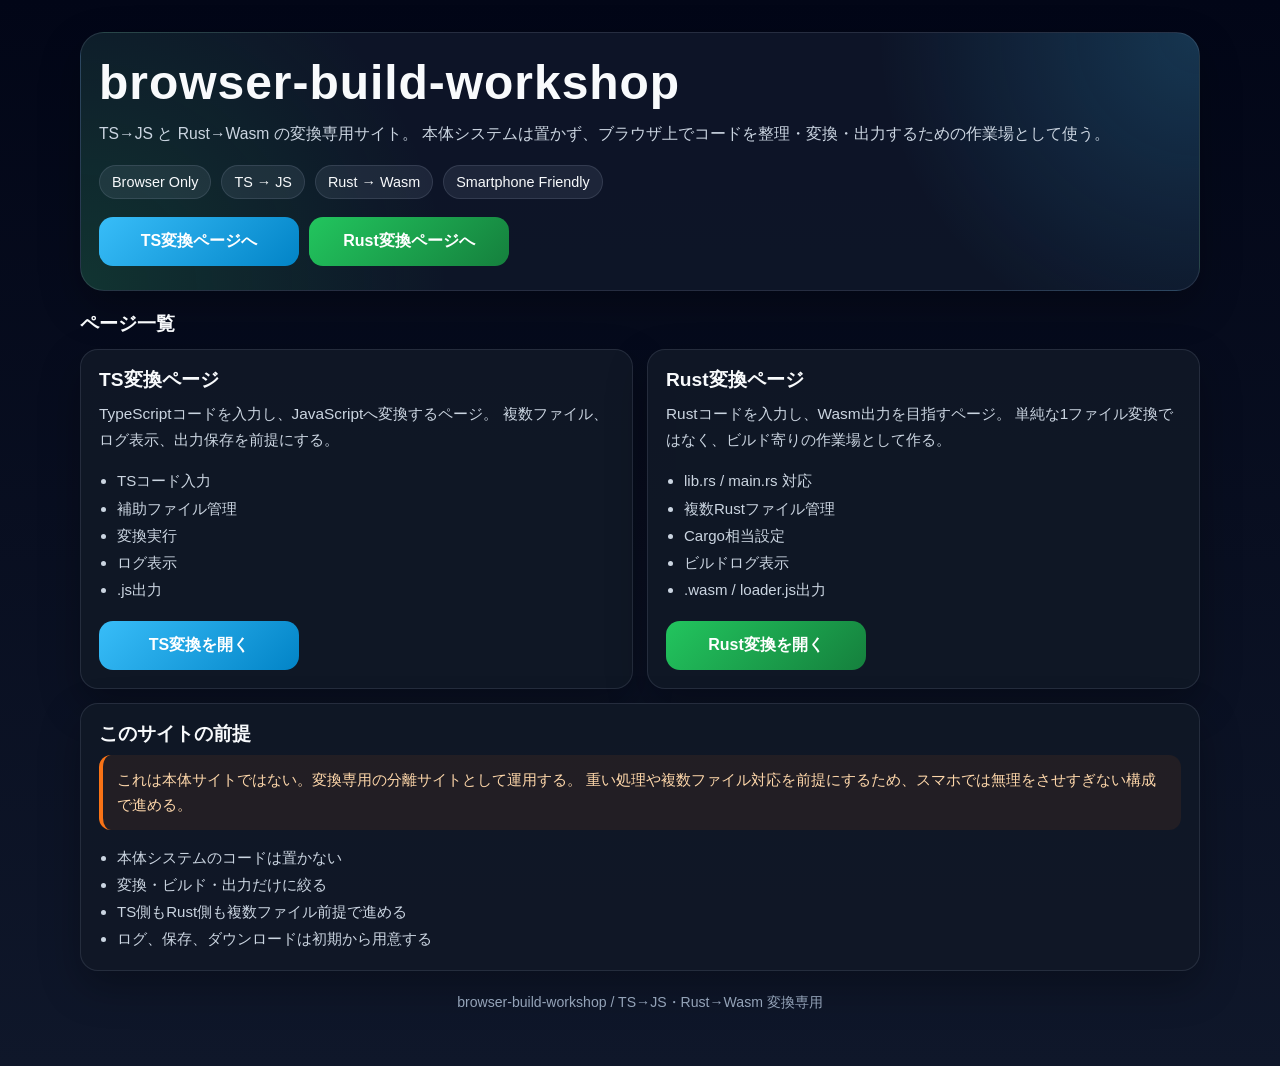
==== app/index.html @ 6943785f "Create index.html" ====
<!DOCTYPE html>
<html lang="ja">
<head>
  <meta charset="UTF-8" />
  <meta
    name="viewport"
    content="width=device-width, initial-scale=1.0, viewport-fit=cover"
  />
  <title>browser-build-workshop</title>
  <meta
    name="description"
    content="TS→JS / Rust→Wasm の変換専用サイト"
  />
  <style>
    :root {
      --bg: #0f172a;
      --panel: #111827;
      --panel-2: #1f2937;
      --text: #f8fafc;
      --muted: #cbd5e1;
      --line: #334155;
      --accent: #38bdf8;
      --accent-2: #22c55e;
      --danger: #f97316;
      --shadow: 0 16px 40px rgba(0, 0, 0, 0.28);
      --radius: 18px;
    }

    * {
      box-sizing: border-box;
    }

    html, body {
      margin: 0;
      padding: 0;
      background: linear-gradient(180deg, #020617 0%, #0f172a 100%);
      color: var(--text);
      font-family:
        -apple-system,
        BlinkMacSystemFont,
        "Segoe UI",
        Roboto,
        "Hiragino Sans",
        "Hiragino Kaku Gothic ProN",
        "Noto Sans JP",
        "Yu Gothic",
        sans-serif;
      min-height: 100%;
    }

    a {
      color: inherit;
      text-decoration: none;
    }

    .page {
      width: min(1120px, calc(100% - 24px));
      margin: 0 auto;
      padding: 24px 0 40px;
    }

    .hero {
      background:
        radial-gradient(circle at top right, rgba(56, 189, 248, 0.20), transparent 28%),
        radial-gradient(circle at bottom left, rgba(34, 197, 94, 0.18), transparent 32%),
        rgba(15, 23, 42, 0.9);
      border: 1px solid rgba(148, 163, 184, 0.18);
      border-radius: 24px;
      padding: 24px 18px;
      box-shadow: var(--shadow);
    }

    .hero h1 {
      margin: 0 0 10px;
      font-size: clamp(1.9rem, 5vw, 3rem);
      line-height: 1.1;
      letter-spacing: 0.02em;
    }

    .hero p {
      margin: 0;
      color: var(--muted);
      line-height: 1.75;
      font-size: 0.98rem;
    }

    .badge-row {
      display: flex;
      flex-wrap: wrap;
      gap: 10px;
      margin: 18px 0 0;
    }

    .badge {
      padding: 8px 12px;
      border-radius: 999px;
      background: rgba(148, 163, 184, 0.12);
      border: 1px solid rgba(148, 163, 184, 0.18);
      color: var(--text);
      font-size: 0.9rem;
      white-space: nowrap;
    }

    .section {
      margin-top: 20px;
    }

    .section-title {
      margin: 0 0 12px;
      font-size: 1.2rem;
      font-weight: 700;
    }

    .grid {
      display: grid;
      grid-template-columns: 1fr;
      gap: 14px;
    }

    .card {
      background: rgba(17, 24, 39, 0.92);
      border: 1px solid rgba(148, 163, 184, 0.16);
      border-radius: var(--radius);
      padding: 18px;
      box-shadow: var(--shadow);
    }

    .card h2 {
      margin: 0 0 8px;
      font-size: 1.2rem;
      line-height: 1.3;
    }

    .card p {
      margin: 0;
      color: var(--muted);
      line-height: 1.7;
      font-size: 0.96rem;
    }

    .card ul {
      margin: 14px 0 0;
      padding-left: 18px;
      color: var(--muted);
      line-height: 1.8;
      font-size: 0.94rem;
    }

    .action-row {
      display: flex;
      flex-direction: column;
      gap: 10px;
      margin-top: 18px;
    }

    .btn {
      width: 100%;
      border: 0;
      border-radius: 14px;
      padding: 14px 16px;
      font-size: 1rem;
      font-weight: 700;
      cursor: pointer;
      transition: transform 0.15s ease, opacity 0.15s ease, background 0.15s ease;
    }

    .btn:hover,
    .btn:focus-visible {
      transform: translateY(-1px);
      opacity: 0.96;
      outline: none;
    }

    .btn-primary {
      background: linear-gradient(135deg, var(--accent), #0284c7);
      color: white;
    }

    .btn-secondary {
      background: linear-gradient(135deg, var(--accent-2), #15803d);
      color: white;
    }

    .btn-muted {
      background: rgba(148, 163, 184, 0.12);
      color: var(--text);
      border: 1px solid rgba(148, 163, 184, 0.18);
    }

    .notice {
      border-left: 4px solid var(--danger);
      padding: 12px 14px;
      border-radius: 12px;
      background: rgba(249, 115, 22, 0.08);
      color: #fed7aa;
      line-height: 1.7;
      font-size: 0.94rem;
    }

    .footer {
      margin-top: 22px;
      color: #94a3b8;
      font-size: 0.88rem;
      text-align: center;
    }

    @media (min-width: 840px) {
      .page {
        padding-top: 32px;
      }

      .grid {
        grid-template-columns: repeat(2, minmax(0, 1fr));
      }

      .card-wide {
        grid-column: 1 / -1;
      }

      .action-row {
        flex-direction: row;
      }

      .btn {
        width: auto;
        min-width: 200px;
      }
    }
  </style>
</head>
<body>
  <main class="page">
    <section class="hero">
      <h1>browser-build-workshop</h1>
      <p>
        TS→JS と Rust→Wasm の変換専用サイト。
        本体システムは置かず、ブラウザ上でコードを整理・変換・出力するための作業場として使う。
      </p>

      <div class="badge-row">
        <span class="badge">Browser Only</span>
        <span class="badge">TS → JS</span>
        <span class="badge">Rust → Wasm</span>
        <span class="badge">Smartphone Friendly</span>
      </div>

      <div class="action-row">
        <button class="btn btn-primary" id="goTsBuild">TS変換ページへ</button>
        <button class="btn btn-secondary" id="goRustBuild">Rust変換ページへ</button>
      </div>
    </section>

    <section class="section">
      <h2 class="section-title">ページ一覧</h2>

      <div class="grid">
        <article class="card">
          <h2>TS変換ページ</h2>
          <p>
            TypeScriptコードを入力し、JavaScriptへ変換するページ。
            複数ファイル、ログ表示、出力保存を前提にする。
          </p>
          <ul>
            <li>TSコード入力</li>
            <li>補助ファイル管理</li>
            <li>変換実行</li>
            <li>ログ表示</li>
            <li>.js出力</li>
          </ul>
          <div class="action-row">
            <button class="btn btn-primary" id="goTsBuildCard">TS変換を開く</button>
          </div>
        </article>

        <article class="card">
          <h2>Rust変換ページ</h2>
          <p>
            Rustコードを入力し、Wasm出力を目指すページ。
            単純な1ファイル変換ではなく、ビルド寄りの作業場として作る。
          </p>
          <ul>
            <li>lib.rs / main.rs 対応</li>
            <li>複数Rustファイル管理</li>
            <li>Cargo相当設定</li>
            <li>ビルドログ表示</li>
            <li>.wasm / loader.js出力</li>
          </ul>
          <div class="action-row">
            <button class="btn btn-secondary" id="goRustBuildCard">Rust変換を開く</button>
          </div>
        </article>

        <article class="card card-wide">
          <h2>このサイトの前提</h2>
          <div class="notice">
            これは本体サイトではない。変換専用の分離サイトとして運用する。
            重い処理や複数ファイル対応を前提にするため、スマホでは無理をさせすぎない構成で進める。
          </div>
          <ul>
            <li>本体システムのコードは置かない</li>
            <li>変換・ビルド・出力だけに絞る</li>
            <li>TS側もRust側も複数ファイル前提で進める</li>
            <li>ログ、保存、ダウンロードは初期から用意する</li>
          </ul>
        </article>
      </div>
    </section>

    <p class="footer">
      browser-build-workshop / TS→JS・Rust→Wasm 変換専用
    </p>
  </main>

  <script>
    (function () {
      const move = (path) => {
        window.location.href = path;
      };

      const tsButtons = [
        document.getElementById("goTsBuild"),
        document.getElementById("goTsBuildCard")
      ];

      const rustButtons = [
        document.getElementById("goRustBuild"),
        document.getElementById("goRustBuildCard")
      ];

      tsButtons.forEach((button) => {
        if (button) {
          button.addEventListener("click", () => move("./ts-build.html"));
        }
      });

      rustButtons.forEach((button) => {
        if (button) {
          button.addEventListener("click", () => move("./rust-build.html"));
        }
      });
    })();
  </script>
</body>
</html>
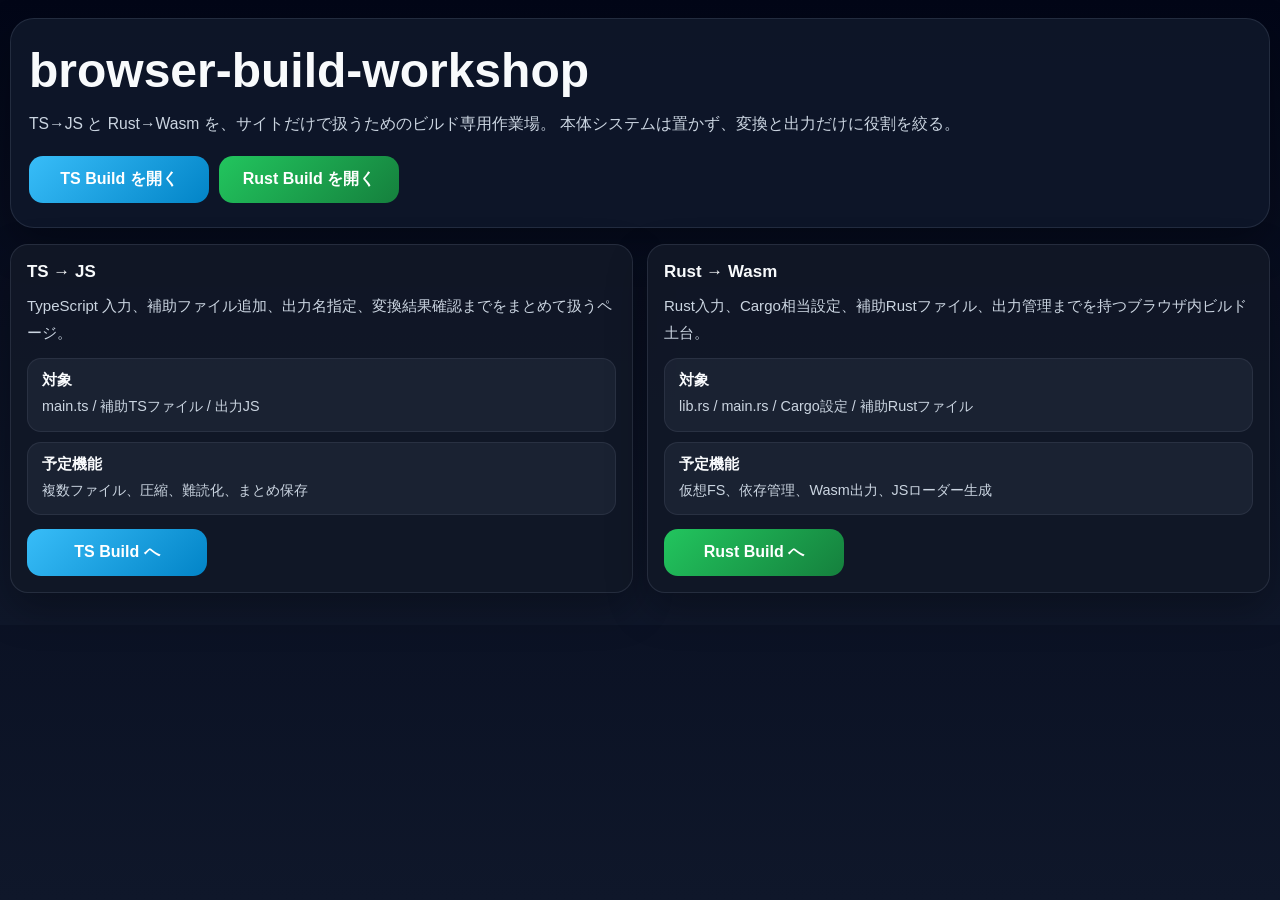
==== commit 8ea4f984: "index.html を更新" ====
--- a/app/index.html
+++ b/app/index.html
@@ -9,336 +9,83 @@
   <title>browser-build-workshop</title>
   <meta
     name="description"
-    content="TS→JS / Rust→Wasm の変換専用サイト"
+    content="TS→JS / Rust→Wasm のブラウザ内ビルド作業場"
   />
-  <style>
-    :root {
-      --bg: #0f172a;
-      --panel: #111827;
-      --panel-2: #1f2937;
-      --text: #f8fafc;
-      --muted: #cbd5e1;
-      --line: #334155;
-      --accent: #38bdf8;
-      --accent-2: #22c55e;
-      --danger: #f97316;
-      --shadow: 0 16px 40px rgba(0, 0, 0, 0.28);
-      --radius: 18px;
-    }
-
-    * {
-      box-sizing: border-box;
-    }
-
-    html, body {
-      margin: 0;
-      padding: 0;
-      background: linear-gradient(180deg, #020617 0%, #0f172a 100%);
-      color: var(--text);
-      font-family:
-        -apple-system,
-        BlinkMacSystemFont,
-        "Segoe UI",
-        Roboto,
-        "Hiragino Sans",
-        "Hiragino Kaku Gothic ProN",
-        "Noto Sans JP",
-        "Yu Gothic",
-        sans-serif;
-      min-height: 100%;
-    }
-
-    a {
-      color: inherit;
-      text-decoration: none;
-    }
-
-    .page {
-      width: min(1120px, calc(100% - 24px));
-      margin: 0 auto;
-      padding: 24px 0 40px;
-    }
-
-    .hero {
-      background:
-        radial-gradient(circle at top right, rgba(56, 189, 248, 0.20), transparent 28%),
-        radial-gradient(circle at bottom left, rgba(34, 197, 94, 0.18), transparent 32%),
-        rgba(15, 23, 42, 0.9);
-      border: 1px solid rgba(148, 163, 184, 0.18);
-      border-radius: 24px;
-      padding: 24px 18px;
-      box-shadow: var(--shadow);
-    }
-
-    .hero h1 {
-      margin: 0 0 10px;
-      font-size: clamp(1.9rem, 5vw, 3rem);
-      line-height: 1.1;
-      letter-spacing: 0.02em;
-    }
-
-    .hero p {
-      margin: 0;
-      color: var(--muted);
-      line-height: 1.75;
-      font-size: 0.98rem;
-    }
-
-    .badge-row {
-      display: flex;
-      flex-wrap: wrap;
-      gap: 10px;
-      margin: 18px 0 0;
-    }
-
-    .badge {
-      padding: 8px 12px;
-      border-radius: 999px;
-      background: rgba(148, 163, 184, 0.12);
-      border: 1px solid rgba(148, 163, 184, 0.18);
-      color: var(--text);
-      font-size: 0.9rem;
-      white-space: nowrap;
-    }
-
-    .section {
-      margin-top: 20px;
-    }
-
-    .section-title {
-      margin: 0 0 12px;
-      font-size: 1.2rem;
-      font-weight: 700;
-    }
-
-    .grid {
-      display: grid;
-      grid-template-columns: 1fr;
-      gap: 14px;
-    }
-
-    .card {
-      background: rgba(17, 24, 39, 0.92);
-      border: 1px solid rgba(148, 163, 184, 0.16);
-      border-radius: var(--radius);
-      padding: 18px;
-      box-shadow: var(--shadow);
-    }
-
-    .card h2 {
-      margin: 0 0 8px;
-      font-size: 1.2rem;
-      line-height: 1.3;
-    }
-
-    .card p {
-      margin: 0;
-      color: var(--muted);
-      line-height: 1.7;
-      font-size: 0.96rem;
-    }
-
-    .card ul {
-      margin: 14px 0 0;
-      padding-left: 18px;
-      color: var(--muted);
-      line-height: 1.8;
-      font-size: 0.94rem;
-    }
-
-    .action-row {
-      display: flex;
-      flex-direction: column;
-      gap: 10px;
-      margin-top: 18px;
-    }
-
-    .btn {
-      width: 100%;
-      border: 0;
-      border-radius: 14px;
-      padding: 14px 16px;
-      font-size: 1rem;
-      font-weight: 700;
-      cursor: pointer;
-      transition: transform 0.15s ease, opacity 0.15s ease, background 0.15s ease;
-    }
-
-    .btn:hover,
-    .btn:focus-visible {
-      transform: translateY(-1px);
-      opacity: 0.96;
-      outline: none;
-    }
-
-    .btn-primary {
-      background: linear-gradient(135deg, var(--accent), #0284c7);
-      color: white;
-    }
-
-    .btn-secondary {
-      background: linear-gradient(135deg, var(--accent-2), #15803d);
-      color: white;
-    }
-
-    .btn-muted {
-      background: rgba(148, 163, 184, 0.12);
-      color: var(--text);
-      border: 1px solid rgba(148, 163, 184, 0.18);
-    }
-
-    .notice {
-      border-left: 4px solid var(--danger);
-      padding: 12px 14px;
-      border-radius: 12px;
-      background: rgba(249, 115, 22, 0.08);
-      color: #fed7aa;
-      line-height: 1.7;
-      font-size: 0.94rem;
-    }
-
-    .footer {
-      margin-top: 22px;
-      color: #94a3b8;
-      font-size: 0.88rem;
-      text-align: center;
-    }
-
-    @media (min-width: 840px) {
-      .page {
-        padding-top: 32px;
-      }
-
-      .grid {
-        grid-template-columns: repeat(2, minmax(0, 1fr));
-      }
-
-      .card-wide {
-        grid-column: 1 / -1;
-      }
-
-      .action-row {
-        flex-direction: row;
-      }
-
-      .btn {
-        width: auto;
-        min-width: 200px;
-      }
-    }
-  </style>
+  <link rel="stylesheet" href="../assets/css/common.css" />
+  <link rel="stylesheet" href="../assets/css/top.css" />
 </head>
 <body>
   <main class="page">
     <section class="hero">
       <h1>browser-build-workshop</h1>
       <p>
-        TS→JS と Rust→Wasm の変換専用サイト。
-        本体システムは置かず、ブラウザ上でコードを整理・変換・出力するための作業場として使う。
+        TS→JS と Rust→Wasm を、サイトだけで扱うためのビルド専用作業場。
+        本体システムは置かず、変換と出力だけに役割を絞る。
       </p>
 
-      <div class="badge-row">
-        <span class="badge">Browser Only</span>
-        <span class="badge">TS → JS</span>
-        <span class="badge">Rust → Wasm</span>
-        <span class="badge">Smartphone Friendly</span>
-      </div>
-
-      <div class="action-row">
-        <button class="btn btn-primary" id="goTsBuild">TS変換ページへ</button>
-        <button class="btn btn-secondary" id="goRustBuild">Rust変換ページへ</button>
+      <div class="hero-actions">
+        <button class="btn btn-primary" id="goTsBuild">TS Build を開く</button>
+        <button class="btn btn-secondary" id="goRustBuild">Rust Build を開く</button>
       </div>
     </section>
 
-    <section class="section">
-      <h2 class="section-title">ページ一覧</h2>
+    <section class="top-grid">
+      <article class="card">
+        <h2>TS → JS</h2>
+        <p>
+          TypeScript 入力、補助ファイル追加、出力名指定、変換結果確認までをまとめて扱うページ。
+        </p>
 
-      <div class="grid">
-        <article class="card">
-          <h2>TS変換ページ</h2>
-          <p>
-            TypeScriptコードを入力し、JavaScriptへ変換するページ。
-            複数ファイル、ログ表示、出力保存を前提にする。
-          </p>
-          <ul>
-            <li>TSコード入力</li>
-            <li>補助ファイル管理</li>
-            <li>変換実行</li>
-            <li>ログ表示</li>
-            <li>.js出力</li>
-          </ul>
-          <div class="action-row">
-            <button class="btn btn-primary" id="goTsBuildCard">TS変換を開く</button>
+        <div class="info-list">
+          <div class="info-item">
+            <strong>対象</strong>
+            <span>main.ts / 補助TSファイル / 出力JS</span>
           </div>
-        </article>
+          <div class="info-item">
+            <strong>予定機能</strong>
+            <span>複数ファイル、圧縮、難読化、まとめ保存</span>
+          </div>
+        </div>
 
-        <article class="card">
-          <h2>Rust変換ページ</h2>
-          <p>
-            Rustコードを入力し、Wasm出力を目指すページ。
-            単純な1ファイル変換ではなく、ビルド寄りの作業場として作る。
-          </p>
-          <ul>
-            <li>lib.rs / main.rs 対応</li>
-            <li>複数Rustファイル管理</li>
-            <li>Cargo相当設定</li>
-            <li>ビルドログ表示</li>
-            <li>.wasm / loader.js出力</li>
-          </ul>
-          <div class="action-row">
-            <button class="btn btn-secondary" id="goRustBuildCard">Rust変換を開く</button>
+        <button class="btn btn-primary" id="goTsBuildCard">TS Build へ</button>
+      </article>
+
+      <article class="card">
+        <h2>Rust → Wasm</h2>
+        <p>
+          Rust入力、Cargo相当設定、補助Rustファイル、出力管理までを持つブラウザ内ビルド土台。
+        </p>
+
+        <div class="info-list">
+          <div class="info-item">
+            <strong>対象</strong>
+            <span>lib.rs / main.rs / Cargo設定 / 補助Rustファイル</span>
           </div>
-        </article>
+          <div class="info-item">
+            <strong>予定機能</strong>
+            <span>仮想FS、依存管理、Wasm出力、JSローダー生成</span>
+          </div>
+        </div>
 
-        <article class="card card-wide">
-          <h2>このサイトの前提</h2>
-          <div class="notice">
-            これは本体サイトではない。変換専用の分離サイトとして運用する。
-            重い処理や複数ファイル対応を前提にするため、スマホでは無理をさせすぎない構成で進める。
-          </div>
-          <ul>
-            <li>本体システムのコードは置かない</li>
-            <li>変換・ビルド・出力だけに絞る</li>
-            <li>TS側もRust側も複数ファイル前提で進める</li>
-            <li>ログ、保存、ダウンロードは初期から用意する</li>
-          </ul>
-        </article>
-      </div>
+        <button class="btn btn-secondary" id="goRustBuildCard">Rust Build へ</button>
+      </article>
     </section>
-
-    <p class="footer">
-      browser-build-workshop / TS→JS・Rust→Wasm 変換専用
-    </p>
   </main>
 
+  <script src="../assets/js/common/navigation.js"></script>
   <script>
     (function () {
-      const move = (path) => {
-        window.location.href = path;
-      };
+      "use strict";
 
-      const tsButtons = [
-        document.getElementById("goTsBuild"),
-        document.getElementById("goTsBuildCard")
-      ];
+      if (!window.BBWNavigation) {
+        return;
+      }
 
-      const rustButtons = [
-        document.getElementById("goRustBuild"),
-        document.getElementById("goRustBuildCard")
-      ];
-
-      tsButtons.forEach((button) => {
-        if (button) {
-          button.addEventListener("click", () => move("./ts-build.html"));
-        }
-      });
-
-      rustButtons.forEach((button) => {
-        if (button) {
-          button.addEventListener("click", () => move("./rust-build.html"));
-        }
-      });
+      window.BBWNavigation.bindMove("goTsBuild", "./ts-build.html");
+      window.BBWNavigation.bindMove("goRustBuild", "./rust-build.html");
+      window.BBWNavigation.bindMove("goTsBuildCard", "./ts-build.html");
+      window.BBWNavigation.bindMove("goRustBuildCard", "./rust-build.html");
     })();
   </script>
 </body>
-</html>
+</html>
--- a/assets/css/common.css
+++ b/assets/css/common.css
@@ -0,0 +1,285 @@
+:root {
+  --bg: #020617;
+  --panel: #0f172a;
+  --panel-2: #111827;
+  --line: #334155;
+  --text: #f8fafc;
+  --muted: #cbd5e1;
+  --accent: #38bdf8;
+  --accent-2: #22c55e;
+  --danger: #f97316;
+  --warn: #facc15;
+  --shadow: 0 16px 40px rgba(0, 0, 0, 0.28);
+  --radius: 18px;
+}
+
+* {
+  box-sizing: border-box;
+}
+
+html,
+body {
+  margin: 0;
+  padding: 0;
+  min-height: 100%;
+  background: linear-gradient(180deg, #020617 0%, #0f172a 100%);
+  color: var(--text);
+  font-family:
+    -apple-system,
+    BlinkMacSystemFont,
+    "Segoe UI",
+    Roboto,
+    "Hiragino Sans",
+    "Hiragino Kaku Gothic ProN",
+    "Noto Sans JP",
+    "Yu Gothic",
+    sans-serif;
+}
+
+button,
+select,
+input,
+textarea {
+  font: inherit;
+}
+
+.page {
+  width: min(1280px, calc(100% - 20px));
+  margin: 0 auto;
+  padding: 18px 0 32px;
+}
+
+.topbar {
+  display: flex;
+  flex-direction: column;
+  gap: 10px;
+  margin-bottom: 16px;
+}
+
+.topbar-actions {
+  display: flex;
+  flex-wrap: wrap;
+  gap: 10px;
+}
+
+.title-box {
+  background: rgba(15, 23, 42, 0.92);
+  border: 1px solid rgba(148, 163, 184, 0.16);
+  border-radius: 20px;
+  padding: 18px 16px;
+  box-shadow: var(--shadow);
+}
+
+.title-box h1 {
+  margin: 0 0 8px;
+  font-size: clamp(1.5rem, 4vw, 2.3rem);
+  line-height: 1.2;
+}
+
+.title-box p {
+  margin: 0;
+  color: var(--muted);
+  line-height: 1.7;
+  font-size: 0.95rem;
+}
+
+.layout {
+  display: grid;
+  grid-template-columns: 1fr;
+  gap: 14px;
+}
+
+.panel {
+  background: rgba(17, 24, 39, 0.94);
+  border: 1px solid rgba(148, 163, 184, 0.16);
+  border-radius: var(--radius);
+  padding: 16px;
+  box-shadow: var(--shadow);
+}
+
+.panel h2 {
+  margin: 0 0 12px;
+  font-size: 1.08rem;
+  line-height: 1.3;
+}
+
+.field {
+  display: flex;
+  flex-direction: column;
+  gap: 8px;
+  margin-bottom: 14px;
+}
+
+.field label {
+  font-weight: 700;
+  font-size: 0.95rem;
+}
+
+.field input[type="text"],
+.field select,
+.field textarea {
+  width: 100%;
+  border: 1px solid var(--line);
+  border-radius: 14px;
+  background: #020617;
+  color: var(--text);
+  padding: 12px 14px;
+  outline: none;
+}
+
+.field textarea {
+  min-height: 220px;
+  resize: vertical;
+  line-height: 1.65;
+}
+
+.row {
+  display: grid;
+  grid-template-columns: 1fr;
+  gap: 12px;
+}
+
+.checkboxes {
+  display: flex;
+  flex-direction: column;
+  gap: 10px;
+}
+
+.checkbox {
+  display: flex;
+  align-items: center;
+  gap: 10px;
+  font-size: 0.95rem;
+}
+
+.button-row {
+  display: flex;
+  flex-direction: column;
+  gap: 10px;
+  margin-top: 12px;
+}
+
+.btn {
+  width: 100%;
+  border: 0;
+  border-radius: 14px;
+  padding: 13px 16px;
+  font-weight: 700;
+  cursor: pointer;
+  transition: transform 0.15s ease, opacity 0.15s ease;
+}
+
+.btn:hover,
+.btn:focus-visible {
+  transform: translateY(-1px);
+  opacity: 0.96;
+  outline: none;
+}
+
+.btn-primary {
+  background: linear-gradient(135deg, var(--accent), #0284c7);
+  color: #ffffff;
+}
+
+.btn-secondary {
+  background: linear-gradient(135deg, var(--accent-2), #15803d);
+  color: #ffffff;
+}
+
+.btn-muted {
+  background: rgba(148, 163, 184, 0.12);
+  color: var(--text);
+  border: 1px solid rgba(148, 163, 184, 0.16);
+}
+
+.btn-danger {
+  background: linear-gradient(135deg, var(--danger), #ea580c);
+  color: #ffffff;
+}
+
+.status {
+  display: inline-flex;
+  align-items: center;
+  gap: 8px;
+  padding: 8px 12px;
+  border-radius: 999px;
+  background: rgba(148, 163, 184, 0.12);
+  border: 1px solid rgba(148, 163, 184, 0.16);
+  font-size: 0.9rem;
+  color: var(--text);
+  margin-bottom: 12px;
+}
+
+.log-box,
+.output-box {
+  min-height: 180px;
+  border-radius: 14px;
+  background: #020617;
+  border: 1px solid var(--line);
+  padding: 14px;
+  white-space: pre-wrap;
+  word-break: break-word;
+  overflow-wrap: anywhere;
+  line-height: 1.65;
+  font-size: 0.93rem;
+}
+
+.file-list {
+  display: flex;
+  flex-direction: column;
+  gap: 8px;
+  margin-top: 12px;
+}
+
+.file-item {
+  display: flex;
+  align-items: center;
+  justify-content: space-between;
+  gap: 10px;
+  padding: 10px 12px;
+  border-radius: 12px;
+  background: rgba(148, 163, 184, 0.08);
+  border: 1px solid rgba(148, 163, 184, 0.12);
+  font-size: 0.93rem;
+}
+
+.notice {
+  margin-top: 12px;
+  border-left: 4px solid var(--warn);
+  padding: 12px 14px;
+  border-radius: 12px;
+  background: rgba(250, 204, 21, 0.08);
+  color: #fde68a;
+  font-size: 0.92rem;
+  line-height: 1.7;
+}
+
+.notice-danger {
+  border-left-color: var(--danger);
+  background: rgba(249, 115, 22, 0.08);
+  color: #fed7aa;
+}
+
+.muted {
+  color: var(--muted);
+}
+
+@media (min-width: 960px) {
+  .layout {
+    grid-template-columns: 1.1fr 0.9fr;
+  }
+
+  .row {
+    grid-template-columns: repeat(2, minmax(0, 1fr));
+  }
+
+  .button-row {
+    flex-direction: row;
+    flex-wrap: wrap;
+  }
+
+  .btn {
+    width: auto;
+    min-width: 180px;
+  }
+}
--- a/assets/css/top.css
+++ b/assets/css/top.css
@@ -0,0 +1,97 @@
+.hero {
+  background: rgba(15, 23, 42, 0.92);
+  border: 1px solid rgba(148, 163, 184, 0.16);
+  border-radius: 24px;
+  padding: 24px 18px;
+  box-shadow: var(--shadow);
+  margin-bottom: 16px;
+}
+
+.hero h1 {
+  margin: 0 0 12px;
+  font-size: clamp(1.9rem, 5vw, 3rem);
+  line-height: 1.15;
+}
+
+.hero p {
+  margin: 0;
+  color: var(--muted);
+  line-height: 1.8;
+  font-size: 0.98rem;
+}
+
+.hero-actions {
+  display: flex;
+  flex-direction: column;
+  gap: 10px;
+  margin-top: 18px;
+}
+
+.top-grid {
+  display: grid;
+  grid-template-columns: 1fr;
+  gap: 14px;
+}
+
+.card {
+  background: rgba(17, 24, 39, 0.94);
+  border: 1px solid rgba(148, 163, 184, 0.16);
+  border-radius: 18px;
+  padding: 16px;
+  box-shadow: var(--shadow);
+}
+
+.card h2 {
+  margin: 0 0 10px;
+  font-size: 1.06rem;
+  line-height: 1.3;
+}
+
+.card p {
+  margin: 0;
+  color: var(--muted);
+  line-height: 1.75;
+  font-size: 0.94rem;
+}
+
+.card .btn {
+  margin-top: 14px;
+}
+
+.info-list {
+  display: grid;
+  grid-template-columns: 1fr;
+  gap: 10px;
+  margin-top: 12px;
+}
+
+.info-item {
+  padding: 12px 14px;
+  border-radius: 14px;
+  background: rgba(148, 163, 184, 0.08);
+  border: 1px solid rgba(148, 163, 184, 0.12);
+}
+
+.info-item strong {
+  display: block;
+  margin-bottom: 4px;
+  font-size: 0.94rem;
+}
+
+.info-item span {
+  display: block;
+  color: var(--muted);
+  font-size: 0.9rem;
+  line-height: 1.7;
+}
+
+@media (min-width: 960px) {
+  .hero-actions {
+    flex-direction: row;
+    flex-wrap: wrap;
+  }
+
+  .top-grid {
+    grid-template-columns: repeat(2, minmax(0, 1fr));
+  }
+}
